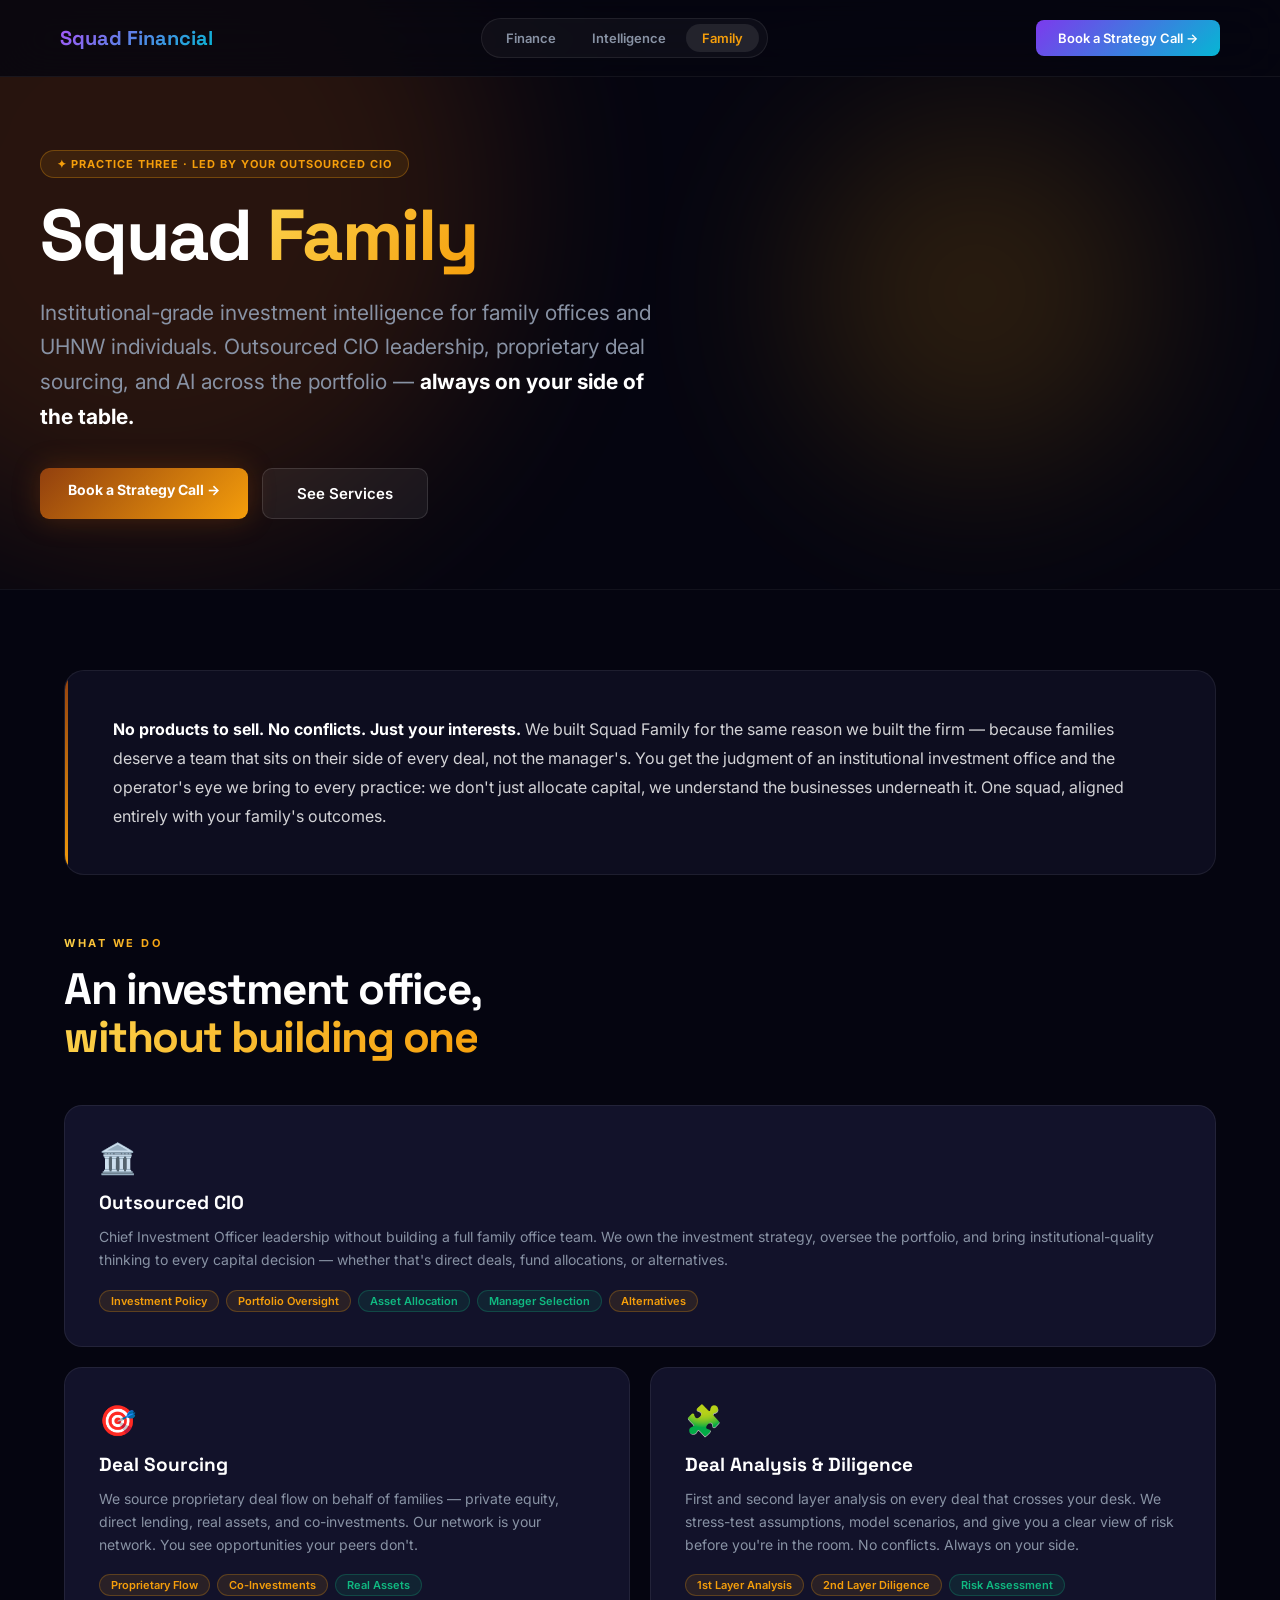
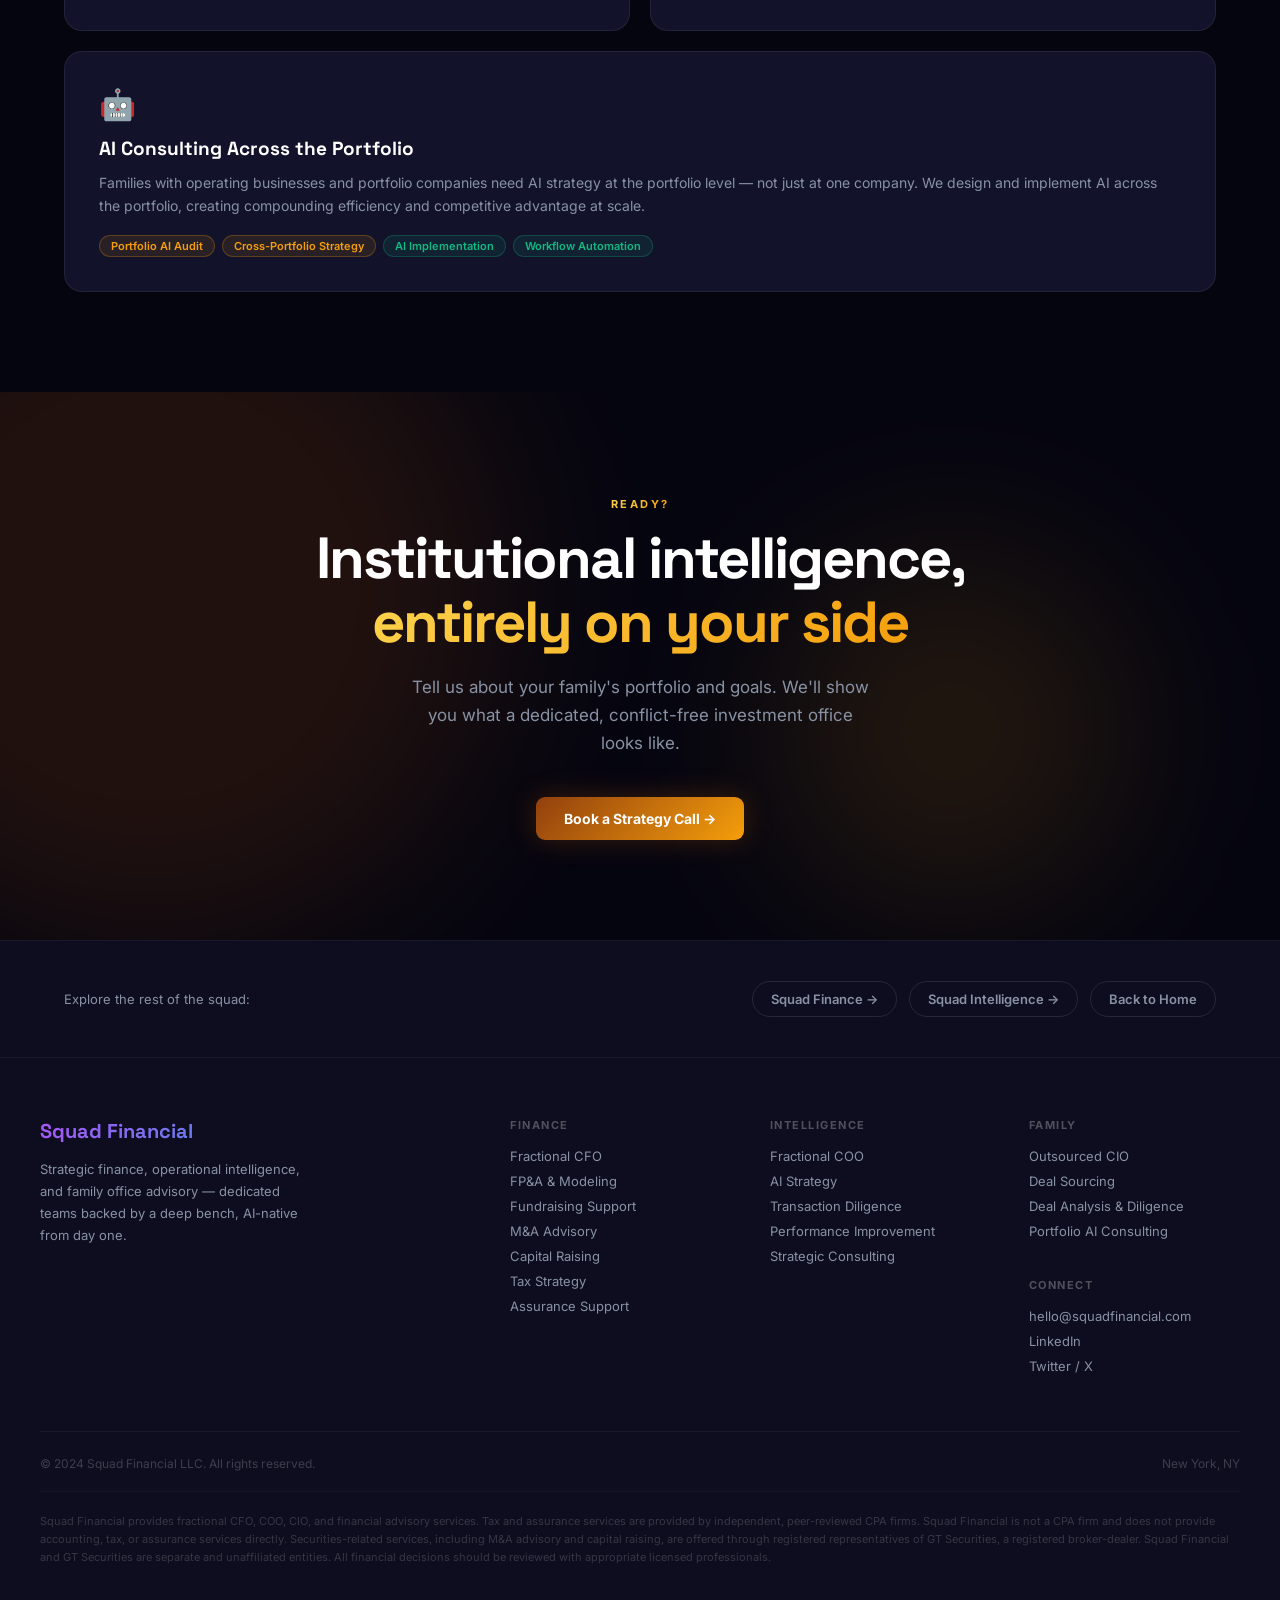
==== family.html @ 2c8c8bd5 "Add files via upload" ====
<!DOCTYPE html>
<html lang="en">
<head>
  <meta charset="UTF-8" />
  <meta name="viewport" content="width=device-width, initial-scale=1.0" />
  <title>Squad Family — Outsourced CIO & Family Office Advisory | Squad Financial</title>
  <link rel="preconnect" href="https://fonts.googleapis.com" />
  <link rel="preconnect" href="https://fonts.gstatic.com" crossorigin />
  <link href="https://fonts.googleapis.com/css2?family=Inter:wght@400;500;600;700;800;900&family=Space+Grotesk:wght@400;500;600;700&display=swap" rel="stylesheet" />
  <link rel="stylesheet" href="styles.css" />
</head>
<body>

  <nav>
    <a href="index.html" class="nav-logo">Squad Financial</a>
    <div class="nav-practices">
      <a href="finance.html" class="nav-practice fin">Finance</a>
      <a href="intelligence.html" class="nav-practice intel">Intelligence</a>
      <a href="family.html" class="nav-practice fam active">Family</a>
    </div>
    <a href="mailto:hello@squadfinancial.com" class="nav-cta">Book a Strategy Call →</a>
  </nav>

  <!-- HERO -->
  <section class="page-hero div-section-fam">
    <div class="orb orb-1" style="background:#B45309;opacity:0.20;"></div>
    <div class="orb orb-3" style="background:#F59E0B;opacity:0.16;top:20%;right:10%;"></div>
    <div class="page-hero-inner">
      <div class="division-pill pill-fam">✦ Practice Three · Led by your Outsourced CIO</div>
      <h1>Squad <span class="grad-text-fam">Family</span></h1>
      <p class="page-hero-sub">Institutional-grade investment intelligence for family offices and UHNW individuals. Outsourced CIO leadership, proprietary deal sourcing, and AI across the portfolio — <strong>always on your side of the table.</strong></p>
      <div class="page-hero-actions">
        <a href="mailto:hello@squadfinancial.com" class="btn-fam">Book a Strategy Call →</a>
        <a href="#services" class="btn-ghost">See Services</a>
      </div>
    </div>
  </section>

  <!-- STORY TIE-IN -->
  <section class="div-section-fam">
    <div class="section-inner" style="padding-top:72px;padding-bottom:0;">
      <div class="practice-story fam reveal">
        <p><strong>No products to sell. No conflicts. Just your interests.</strong> We built Squad Family for the same reason we built the firm — because families deserve a team that sits on their side of every deal, not the manager's. You get the judgment of an institutional investment office and the operator's eye we bring to every practice: we don't just allocate capital, we understand the businesses underneath it. One squad, aligned entirely with your family's outcomes.</p>
      </div>
    </div>
  </section>

  <!-- SERVICES -->
  <section id="services" class="div-section-fam">
    <div class="section-inner" style="padding-top:56px;">
      <div class="reveal" style="margin-bottom:44px;">
        <span class="section-label fam">What We Do</span>
        <h2 class="section-title" style="font-size:clamp(28px,3.5vw,44px);">An investment office,<br/><span class="grad-text-fam">without building one</span></h2>
      </div>
      <div class="services-grid">
        <div class="service-card fam-card wide reveal">
          <span class="service-icon">🏛️</span>
          <h3>Outsourced CIO</h3>
          <p>Chief Investment Officer leadership without building a full family office team. We own the investment strategy, oversee the portfolio, and bring institutional-quality thinking to every capital decision — whether that's direct deals, fund allocations, or alternatives.</p>
          <div class="service-tags"><span class="tag tag-fam">Investment Policy</span><span class="tag tag-fam">Portfolio Oversight</span><span class="tag tag-g">Asset Allocation</span><span class="tag tag-g">Manager Selection</span><span class="tag tag-fam">Alternatives</span></div>
        </div>
        <div class="service-card fam-card reveal">
          <span class="service-icon">🎯</span>
          <h3>Deal Sourcing</h3>
          <p>We source proprietary deal flow on behalf of families — private equity, direct lending, real assets, and co-investments. Our network is your network. You see opportunities your peers don't.</p>
          <div class="service-tags"><span class="tag tag-fam">Proprietary Flow</span><span class="tag tag-fam">Co-Investments</span><span class="tag tag-g">Real Assets</span></div>
        </div>
        <div class="service-card fam-card reveal">
          <span class="service-icon">🧩</span>
          <h3>Deal Analysis & Diligence</h3>
          <p>First and second layer analysis on every deal that crosses your desk. We stress-test assumptions, model scenarios, and give you a clear view of risk before you're in the room. No conflicts. Always on your side.</p>
          <div class="service-tags"><span class="tag tag-fam">1st Layer Analysis</span><span class="tag tag-fam">2nd Layer Diligence</span><span class="tag tag-g">Risk Assessment</span></div>
        </div>
        <div class="service-card fam-card wide reveal">
          <span class="service-icon">🤖</span>
          <h3>AI Consulting Across the Portfolio</h3>
          <p>Families with operating businesses and portfolio companies need AI strategy at the portfolio level — not just at one company. We design and implement AI across the portfolio, creating compounding efficiency and competitive advantage at scale.</p>
          <div class="service-tags"><span class="tag tag-fam">Portfolio AI Audit</span><span class="tag tag-fam">Cross-Portfolio Strategy</span><span class="tag tag-g">AI Implementation</span><span class="tag tag-g">Workflow Automation</span></div>
        </div>
      </div>
    </div>
  </section>

  <!-- CTA -->
  <section class="cta-section div-section-fam">
    <div class="orb orb-1" style="background:#B45309;opacity:0.16;"></div>
    <div class="orb orb-3" style="background:#F59E0B;opacity:0.12;top:30%;right:12%;"></div>
    <div class="section-inner cta-inner">
      <span class="section-label fam">Ready?</span>
      <h2>Institutional intelligence,<br/><span class="grad-text-fam">entirely on your side</span></h2>
      <p>Tell us about your family's portfolio and goals. We'll show you what a dedicated, conflict-free investment office looks like.</p>
      <a href="mailto:hello@squadfinancial.com" class="btn-fam">Book a Strategy Call →</a>
    </div>
  </section>

  <!-- PRACTICE NAV -->
  <div class="practice-foot-nav">
    <div class="practice-foot-nav-inner">
      <span style="color:var(--gray);font-size:13px;">Explore the rest of the squad:</span>
      <div class="other-practices">
        <a href="finance.html" class="other-practice-link">Squad Finance →</a>
        <a href="intelligence.html" class="other-practice-link">Squad Intelligence →</a>
        <a href="index.html" class="other-practice-link">Back to Home</a>
      </div>
    </div>
  </div>

  <!-- FOOTER -->
  <footer>
    <div class="footer-inner">
      <div class="footer-top">
        <div class="footer-brand">
          <h3>Squad Financial</h3>
          <p>Strategic finance, operational intelligence, and family office advisory — dedicated teams backed by a deep bench, AI-native from day one.</p>
        </div>
        <div class="footer-col">
          <h4>Finance</h4>
          <a href="finance.html">Fractional CFO</a><a href="finance.html">FP&A & Modeling</a><a href="finance.html">Fundraising Support</a><a href="finance.html">M&A Advisory</a><a href="finance.html">Capital Raising</a><a href="finance.html">Tax Strategy</a><a href="finance.html">Assurance Support</a>
        </div>
        <div class="footer-col">
          <h4>Intelligence</h4>
          <a href="intelligence.html">Fractional COO</a><a href="intelligence.html">AI Strategy</a><a href="intelligence.html">Transaction Diligence</a><a href="intelligence.html">Performance Improvement</a><a href="intelligence.html">Strategic Consulting</a>
        </div>
        <div class="footer-col">
          <h4>Family</h4>
          <a href="family.html">Outsourced CIO</a><a href="family.html">Deal Sourcing</a><a href="family.html">Deal Analysis & Diligence</a><a href="family.html">Portfolio AI Consulting</a>
          <br/>
          <h4 style="margin-top:10px;">Connect</h4>
          <a href="mailto:hello@squadfinancial.com">hello@squadfinancial.com</a>
          <span>LinkedIn</span><span>Twitter / X</span>
        </div>
      </div>
      <div class="footer-bottom">
        <p>© 2024 Squad Financial LLC. All rights reserved.</p>
        <p>New York, NY</p>
      </div>
      <p class="footer-disclaimer">Squad Financial provides fractional CFO, COO, CIO, and financial advisory services. Tax and assurance services are provided by independent, peer-reviewed CPA firms. Squad Financial is not a CPA firm and does not provide accounting, tax, or assurance services directly. Securities-related services, including M&A advisory and capital raising, are offered through registered representatives of GT Securities, a registered broker-dealer. Squad Financial and GT Securities are separate and unaffiliated entities. All financial decisions should be reviewed with appropriate licensed professionals.</p>
    </div>
  </footer>

  <script>
    const observer = new IntersectionObserver((entries) => {
      entries.forEach(el => { if (el.isIntersecting) el.target.classList.add('visible'); });
    }, { threshold: 0.07, rootMargin: '0px 0px -30px 0px' });
    document.querySelectorAll('.reveal').forEach((el, i) => {
      el.style.transitionDelay = `${(i % 4) * 0.08}s`;
      observer.observe(el);
    });
  </script>
</body>
</html>
---- styles.css ----
*, *::before, *::after { box-sizing: border-box; margin: 0; padding: 0; }
    :root {
      --f-primary:#7C3AED;--f-light:#A855F7;--f-accent:#06B6D4;
      --f-grad:linear-gradient(135deg,#7C3AED 0%,#06B6D4 100%);
      --f-grad-text:linear-gradient(135deg,#A855F7 0%,#06B6D4 100%);
      --i-primary:#2563EB;--i-light:#60A5FA;--i-accent:#0EA5E9;
      --i-grad:linear-gradient(135deg,#2563EB 0%,#0EA5E9 100%);
      --i-grad-text:linear-gradient(135deg,#60A5FA 0%,#0EA5E9 100%);
      --fam-primary:#B45309;--fam-light:#F59E0B;--fam-accent:#D97706;
      --fam-grad:linear-gradient(135deg,#92400E 0%,#F59E0B 100%);
      --fam-grad-text:linear-gradient(135deg,#FCD34D 0%,#F59E0B 100%);
      --dark:#050510;--dark-2:#0D0D1F;--dark-3:#12122A;
      --gray:#8892A4;--white:#FFFFFF;--green:#10B981;--amber:#F59E0B;
    }
    html{scroll-behavior:smooth;}
    body{font-family:'Inter',sans-serif;background:var(--dark);color:var(--white);overflow-x:hidden;}
    body::before{content:'';position:fixed;inset:0;background-image:url("data:image/svg+xml,%3Csvg viewBox='0 0 256 256' xmlns='http://www.w3.org/2000/svg'%3E%3Cfilter id='noise'%3E%3CfeTurbulence type='fractalNoise' baseFrequency='0.9' numOctaves='4' stitchTiles='stitch'/%3E%3C/filter%3E%3Crect width='100%25' height='100%25' filter='url(%23noise)' opacity='0.025'/%3E%3C/svg%3E");pointer-events:none;z-index:0;}

    nav{position:fixed;top:0;left:0;right:0;z-index:100;display:flex;align-items:center;justify-content:space-between;padding:18px 60px;background:rgba(5,5,16,0.8);backdrop-filter:blur(24px);border-bottom:1px solid rgba(255,255,255,0.06);}
    .nav-logo{font-family:'Space Grotesk',sans-serif;font-size:20px;font-weight:700;background:var(--f-grad-text);-webkit-background-clip:text;-webkit-text-fill-color:transparent;background-clip:text;}
    .nav-practices{display:flex;gap:4px;align-items:center;background:rgba(255,255,255,0.04);border:1px solid rgba(255,255,255,0.08);border-radius:100px;padding:5px 8px;}
    .nav-practice{padding:6px 16px;border-radius:100px;font-size:13px;font-weight:600;text-decoration:none;color:var(--gray);transition:all 0.2s;}
    .nav-practice:hover{color:var(--white);background:rgba(255,255,255,0.07);}
    .nav-practice.fin:hover{color:var(--f-light);}
    .nav-practice.intel:hover{color:var(--i-light);}
    .nav-practice.fam:hover{color:var(--fam-light);}
    .nav-cta{background:var(--f-grad);color:white;border:none;padding:10px 22px;border-radius:8px;font-size:13px;font-weight:600;cursor:pointer;text-decoration:none;transition:opacity 0.2s,transform 0.2s;}
    .nav-cta:hover{opacity:0.85;transform:translateY(-1px);}

    .hero{position:relative;min-height:100vh;display:flex;align-items:center;justify-content:center;text-align:center;padding:120px 24px 80px;overflow:hidden;}
    .orb{position:absolute;border-radius:50%;filter:blur(90px);opacity:0.28;pointer-events:none;}
    .orb-1{width:700px;height:700px;background:#7C3AED;top:-150px;left:-200px;}
    .orb-2{width:500px;height:500px;background:#06B6D4;bottom:-100px;right:-100px;}
    .orb-3{width:350px;height:350px;background:#F59E0B;top:35%;right:8%;opacity:0.1;}
    .hero-content{position:relative;z-index:1;max-width:920px;}
    .hero-badge{display:inline-flex;align-items:center;gap:8px;background:rgba(255,255,255,0.05);border:1px solid rgba(255,255,255,0.1);border-radius:100px;padding:6px 18px;font-size:13px;font-weight:600;color:rgba(255,255,255,0.55);margin-bottom:32px;letter-spacing:0.5px;}
    h1{font-family:'Space Grotesk',sans-serif;font-size:clamp(46px,7.5vw,88px);font-weight:700;line-height:1.05;letter-spacing:-2.5px;margin-bottom:28px;}
    .grad-text-f{background:var(--f-grad-text);-webkit-background-clip:text;-webkit-text-fill-color:transparent;background-clip:text;}
    .grad-text-i{background:var(--i-grad-text);-webkit-background-clip:text;-webkit-text-fill-color:transparent;background-clip:text;}
    .grad-text-fam{background:var(--fam-grad-text);-webkit-background-clip:text;-webkit-text-fill-color:transparent;background-clip:text;}
    .hero-sub{font-size:clamp(17px,2.2vw,20px);color:var(--gray);line-height:1.7;max-width:640px;margin:0 auto 48px;}
    .hero-sub strong{color:var(--white);}
    .hero-actions{display:flex;gap:14px;justify-content:center;flex-wrap:wrap;}
    .btn-primary{background:var(--f-grad);color:white;border:none;padding:15px 34px;border-radius:10px;font-size:15px;font-weight:700;cursor:pointer;text-decoration:none;box-shadow:0 0 40px rgba(124,58,237,0.4);transition:opacity 0.2s,transform 0.2s,box-shadow 0.2s;display:inline-block;}
    .btn-primary:hover{opacity:0.9;transform:translateY(-2px);box-shadow:0 8px 50px rgba(124,58,237,0.55);}
    .btn-ghost{background:rgba(255,255,255,0.06);color:white;border:1px solid rgba(255,255,255,0.12);padding:15px 34px;border-radius:10px;font-size:15px;font-weight:600;cursor:pointer;text-decoration:none;transition:background 0.2s,transform 0.2s;display:inline-block;}
    .btn-ghost:hover{background:rgba(255,255,255,0.1);transform:translateY(-2px);}

    .divisions-bar{position:relative;z-index:1;background:var(--dark-2);border-top:1px solid rgba(255,255,255,0.05);border-bottom:1px solid rgba(255,255,255,0.05);}
    .divisions-grid{max-width:1200px;margin:0 auto;display:grid;grid-template-columns:repeat(3,1fr);}
    .division-entry{padding:44px 44px;border-right:1px solid rgba(255,255,255,0.05);text-decoration:none;color:inherit;transition:background 0.3s;display:block;position:relative;overflow:hidden;}
    .division-entry:last-child{border-right:none;}
    .division-entry::before{content:'';position:absolute;top:0;left:0;right:0;height:3px;opacity:0;transition:opacity 0.3s;}
    .division-entry.fin::before{background:var(--f-grad);}
    .division-entry.intel::before{background:var(--i-grad);}
    .division-entry.fam::before{background:var(--fam-grad);}
    .division-entry:hover::before{opacity:1;}
    .division-entry:hover{background:rgba(255,255,255,0.02);}
    .division-tag{font-size:11px;font-weight:700;letter-spacing:2px;text-transform:uppercase;margin-bottom:12px;display:block;}
    .division-entry.fin .division-tag{color:var(--f-light);}
    .division-entry.intel .division-tag{color:var(--i-light);}
    .division-entry.fam .division-tag{color:var(--fam-light);}
    .division-name{font-family:'Space Grotesk',sans-serif;font-size:25px;font-weight:700;margin-bottom:8px;}
    .division-lead{font-size:13px;font-weight:700;letter-spacing:0.3px;margin-bottom:12px;}
    .division-entry.fin .division-lead{color:var(--f-accent);}
    .division-entry.intel .division-lead{color:var(--i-accent);}
    .division-entry.fam .division-lead{color:var(--fam-light);}
    .division-desc{color:var(--gray);font-size:14px;line-height:1.65;}
    .division-arrow{display:inline-block;margin-top:20px;font-size:13px;font-weight:700;}
    .division-entry.fin .division-arrow{color:var(--f-light);}
    .division-entry.intel .division-arrow{color:var(--i-light);}
    .division-entry.fam .division-arrow{color:var(--fam-light);}

    section{position:relative;z-index:1;}
    .section-inner{max-width:1200px;margin:0 auto;padding:100px 24px;}
    .section-label{display:inline-block;font-size:11px;font-weight:700;letter-spacing:2.5px;text-transform:uppercase;margin-bottom:16px;}
    .section-label.fin{background:var(--f-grad-text);-webkit-background-clip:text;-webkit-text-fill-color:transparent;background-clip:text;}
    .section-label.intel{background:var(--i-grad-text);-webkit-background-clip:text;-webkit-text-fill-color:transparent;background-clip:text;}
    .section-label.fam{background:var(--fam-grad-text);-webkit-background-clip:text;-webkit-text-fill-color:transparent;background-clip:text;}
    .section-label.neutral{color:var(--gray);}
    .section-title{font-family:'Space Grotesk',sans-serif;font-size:clamp(30px,4vw,52px);font-weight:700;letter-spacing:-1.5px;line-height:1.08;margin-bottom:20px;}
    .section-sub{color:var(--gray);font-size:17px;line-height:1.65;max-width:580px;}

    .why-grid{display:grid;grid-template-columns:1fr 1fr;gap:20px;margin-top:52px;}
    .why-card{background:var(--dark-2);border:1px solid rgba(255,255,255,0.07);border-radius:16px;padding:34px;transition:border-color 0.3s,transform 0.3s;}
    .why-card:hover{border-color:rgba(124,58,237,0.35);transform:translateY(-3px);}
    .why-icon{font-size:28px;margin-bottom:16px;display:block;}
    .why-card h3{font-family:'Space Grotesk',sans-serif;font-size:18px;font-weight:700;margin-bottom:10px;}
    .why-card p{color:var(--gray);line-height:1.65;font-size:14px;}
    .bench-highlight{background:linear-gradient(135deg,rgba(124,58,237,0.08),rgba(6,182,212,0.05));border:1px solid rgba(124,58,237,0.18);border-radius:16px;padding:36px;display:flex;gap:32px;align-items:center;margin-top:20px;}
    .bench-stat{text-align:center;flex-shrink:0;}
    .bench-stat-num{font-family:'Space Grotesk',sans-serif;font-size:38px;font-weight:700;background:var(--f-grad-text);-webkit-background-clip:text;-webkit-text-fill-color:transparent;background-clip:text;}
    .bench-stat-label{color:var(--gray);font-size:11px;font-weight:600;margin-top:4px;}
    .bench-divider{width:1px;background:rgba(255,255,255,0.08);align-self:stretch;flex-shrink:0;}
    .bench-text h3{font-family:'Space Grotesk',sans-serif;font-size:19px;font-weight:700;margin-bottom:8px;}
    .bench-text p{color:var(--gray);font-size:14px;line-height:1.65;}

    .journey-bar{display:flex;align-items:flex-start;margin:48px 0 0;gap:0;}
    .journey-stage{flex:1;text-align:center;}
    .journey-dot{width:14px;height:14px;border-radius:50%;background:var(--f-grad);margin:0 auto 12px;opacity:0.4;transition:opacity 0.3s,transform 0.3s;}
    .journey-stage:hover .journey-dot{opacity:1;transform:scale(1.4);}
    .journey-dot.est{background:linear-gradient(135deg,#F59E0B,#10B981);}
    .journey-line{flex:0 0 18px;height:1px;background:linear-gradient(90deg,rgba(124,58,237,0.35),rgba(6,182,212,0.35));margin-top:7px;align-self:flex-start;}
    .journey-stage-label{font-family:'Space Grotesk',sans-serif;font-size:12px;font-weight:700;color:var(--white);margin-bottom:5px;}
    .journey-stage-sub{font-size:11px;color:var(--gray);line-height:1.5;padding:0 4px;}

    .division-section{position:relative;overflow:hidden;}
    .division-section::before{content:'';position:absolute;top:0;left:0;right:0;height:1px;}
    .div-section-fin{background:var(--dark);}
    .div-section-fin::before{background:linear-gradient(90deg,transparent,rgba(124,58,237,0.4) 30%,rgba(6,182,212,0.4) 70%,transparent);}
    .div-section-intel{background:var(--dark-2);}
    .div-section-intel::before{background:linear-gradient(90deg,transparent,rgba(37,99,235,0.4) 30%,rgba(14,165,233,0.4) 70%,transparent);}
    .div-section-fam{background:var(--dark);}
    .div-section-fam::before{background:linear-gradient(90deg,transparent,rgba(180,83,9,0.35) 30%,rgba(245,158,11,0.35) 70%,transparent);}

    .division-header{display:flex;align-items:flex-start;justify-content:space-between;gap:40px;margin-bottom:56px;flex-wrap:wrap;}
    .division-header-left{max-width:600px;}
    .division-pill{display:inline-flex;align-items:center;gap:8px;border-radius:100px;padding:6px 16px;font-size:11px;font-weight:700;letter-spacing:1px;text-transform:uppercase;margin-bottom:18px;}
    .pill-fin{background:rgba(124,58,237,0.12);border:1px solid rgba(124,58,237,0.3);color:var(--f-light);}
    .pill-intel{background:rgba(37,99,235,0.12);border:1px solid rgba(37,99,235,0.3);color:var(--i-light);}
    .pill-fam{background:rgba(245,158,11,0.1);border:1px solid rgba(245,158,11,0.3);color:var(--fam-light);}
    .division-cta-inline{flex-shrink:0;align-self:center;}
    .btn-fin{background:var(--f-grad);color:white;border:none;padding:13px 28px;border-radius:9px;font-size:14px;font-weight:700;cursor:pointer;text-decoration:none;display:inline-block;transition:opacity 0.2s,transform 0.2s;box-shadow:0 0 28px rgba(124,58,237,0.3);}
    .btn-fin:hover{opacity:0.88;transform:translateY(-2px);}
    .btn-intel{background:var(--i-grad);color:white;border:none;padding:13px 28px;border-radius:9px;font-size:14px;font-weight:700;cursor:pointer;text-decoration:none;display:inline-block;transition:opacity 0.2s,transform 0.2s;box-shadow:0 0 28px rgba(37,99,235,0.3);}
    .btn-intel:hover{opacity:0.88;transform:translateY(-2px);}
    .btn-fam{background:var(--fam-grad);color:white;border:none;padding:13px 28px;border-radius:9px;font-size:14px;font-weight:700;cursor:pointer;text-decoration:none;display:inline-block;transition:opacity 0.2s,transform 0.2s;box-shadow:0 0 28px rgba(180,83,9,0.3);}
    .btn-fam:hover{opacity:0.88;transform:translateY(-2px);}

    .services-grid{display:grid;grid-template-columns:repeat(2,1fr);gap:20px;}
    .service-card{background:var(--dark-3);border:1px solid rgba(255,255,255,0.07);border-radius:18px;padding:34px;position:relative;overflow:hidden;transition:border-color 0.3s,transform 0.3s;}
    .service-card:hover{transform:translateY(-3px);}
    .service-card::before{content:'';position:absolute;top:0;left:0;right:0;height:2px;opacity:0;transition:opacity 0.3s;}
    .service-card.fin-card::before{background:var(--f-grad);}
    .service-card.fin-card:hover{border-color:rgba(124,58,237,0.35);}
    .service-card.fin-card:hover::before{opacity:1;}
    .service-card.intel-card::before{background:var(--i-grad);}
    .service-card.intel-card:hover{border-color:rgba(37,99,235,0.35);}
    .service-card.intel-card:hover::before{opacity:1;}
    .service-card.fam-card::before{background:var(--fam-grad);}
    .service-card.fam-card:hover{border-color:rgba(245,158,11,0.35);}
    .service-card.fam-card:hover::before{opacity:1;}
    .service-card.wide{grid-column:span 2;}
    .service-icon{font-size:30px;margin-bottom:14px;display:block;}
    .service-card h3{font-family:'Space Grotesk',sans-serif;font-size:19px;font-weight:700;margin-bottom:10px;}
    .service-card p{color:var(--gray);line-height:1.65;font-size:14px;margin-bottom:18px;}
    .service-tags{display:flex;gap:7px;flex-wrap:wrap;}
    .tag{padding:3px 11px;border-radius:100px;font-size:11px;font-weight:600;}
    .tag-f{background:rgba(124,58,237,0.12);border:1px solid rgba(124,58,237,0.25);color:var(--f-light);}
    .tag-fc{background:rgba(6,182,212,0.1);border:1px solid rgba(6,182,212,0.25);color:var(--f-accent);}
    .tag-i{background:rgba(37,99,235,0.12);border:1px solid rgba(37,99,235,0.25);color:var(--i-light);}
    .tag-ic{background:rgba(14,165,233,0.1);border:1px solid rgba(14,165,233,0.25);color:var(--i-accent);}
    .tag-fam{background:rgba(245,158,11,0.1);border:1px solid rgba(245,158,11,0.25);color:var(--fam-light);}
    .tag-g{background:rgba(16,185,129,0.1);border:1px solid rgba(16,185,129,0.25);color:var(--green);}
    .gt-disclosure{grid-column:span 2;background:rgba(124,58,237,0.05);border:1px solid rgba(124,58,237,0.15);border-radius:12px;padding:16px 22px;font-size:12px;color:var(--gray);line-height:1.65;}

    .cost-compare{display:grid;grid-template-columns:1fr auto 1fr;margin-top:56px;margin-bottom:48px;border-radius:20px;overflow:hidden;border:1px solid rgba(255,255,255,0.08);}
    .cost-col{padding:36px 40px;}
    .cost-col-bad{background:rgba(255,255,255,0.03);border-right:1px solid rgba(255,255,255,0.06);}
    .cost-col-good{background:linear-gradient(160deg,rgba(124,58,237,0.1) 0%,rgba(6,182,212,0.06) 100%);}
    .cost-col-label{font-family:'Space Grotesk',sans-serif;font-size:15px;font-weight:700;margin-bottom:24px;padding-bottom:16px;border-bottom:1px solid rgba(255,255,255,0.07);}
    .cost-col-bad .cost-col-label{color:rgba(255,255,255,0.4);}
    .cost-rows{display:flex;flex-direction:column;}
    .cost-row{display:flex;justify-content:space-between;align-items:center;padding:11px 0;border-bottom:1px solid rgba(255,255,255,0.05);font-size:14px;gap:16px;}
    .cost-row span:first-child{color:var(--gray);}
    .cost-bad{color:#F87171;font-weight:600;text-align:right;}
    .cost-good{color:var(--green);font-weight:600;text-align:right;}
    .cost-total-bad,.cost-total-good{border-bottom:none;margin-top:8px;padding-top:16px;border-top:1px solid rgba(255,255,255,0.1);font-weight:700;font-size:15px;}
    .cost-total-bad span:first-child,.cost-total-good span:first-child{color:var(--white);}
    .cost-total-bad span:last-child{color:#F87171;font-size:16px;}
    .cost-total-good span:last-child{color:var(--green);font-size:16px;}
    .cost-vs{background:var(--dark-3);display:flex;align-items:center;justify-content:center;padding:0 18px;font-family:'Space Grotesk',sans-serif;font-size:13px;font-weight:700;color:var(--gray);letter-spacing:2px;border-left:1px solid rgba(255,255,255,0.06);border-right:1px solid rgba(255,255,255,0.06);writing-mode:vertical-rl;}

    .partners-section{background:var(--dark-2);border-top:1px solid rgba(255,255,255,0.05);}
    .partner-inner{display:grid;grid-template-columns:1fr 1fr;gap:80px;align-items:center;}
    .partner-text h2{font-family:'Space Grotesk',sans-serif;font-size:clamp(24px,3vw,38px);font-weight:700;letter-spacing:-1px;line-height:1.15;margin-bottom:16px;}
    .partner-text p{color:var(--gray);line-height:1.7;font-size:15px;}
    .partner-card{background:var(--dark-3);border:1px solid rgba(245,158,11,0.2);border-radius:18px;padding:40px;}
    .partner-logo-area{display:flex;align-items:center;gap:14px;margin-bottom:24px;}
    .partner-logo-icon{width:50px;height:50px;border-radius:12px;background:linear-gradient(135deg,#F59E0B,#D97706);display:flex;align-items:center;justify-content:center;font-size:22px;}
    .partner-logo-text h4{font-family:'Space Grotesk',sans-serif;font-size:16px;font-weight:700;}
    .partner-logo-text span{font-size:12px;color:var(--amber);font-weight:600;}
    .partner-features{list-style:none;}
    .partner-features li{display:flex;align-items:flex-start;gap:10px;padding:10px 0;border-bottom:1px solid rgba(255,255,255,0.05);color:var(--gray);font-size:14px;line-height:1.5;}
    .partner-features li:last-child{border-bottom:none;}
    .partner-features li::before{content:'✓';color:var(--amber);font-weight:700;flex-shrink:0;margin-top:1px;}

    .steps{display:grid;grid-template-columns:repeat(4,1fr);gap:24px;margin-top:52px;position:relative;}
    .steps::before{content:'';position:absolute;top:26px;left:52px;right:52px;height:1px;background:linear-gradient(90deg,transparent,rgba(124,58,237,0.4) 20%,rgba(6,182,212,0.4) 80%,transparent);}
    .step{text-align:center;}
    .step-num{width:52px;height:52px;border-radius:50%;background:var(--f-grad);display:flex;align-items:center;justify-content:center;font-family:'Space Grotesk',sans-serif;font-size:19px;font-weight:700;margin:0 auto 18px;position:relative;z-index:1;}
    .step h3{font-family:'Space Grotesk',sans-serif;font-size:16px;font-weight:700;margin-bottom:8px;}
    .step p{color:var(--gray);font-size:13px;line-height:1.6;}

    .testimonials-duo{display:grid;grid-template-columns:1fr 1fr;gap:22px;margin-top:52px;}
    .featured-testimonial{background:linear-gradient(160deg,rgba(124,58,237,0.08) 0%,rgba(6,182,212,0.05) 100%);border:1px solid rgba(124,58,237,0.2);border-radius:20px;padding:44px 44px;position:relative;}
    .featured-quote-mark{font-family:'Space Grotesk',sans-serif;font-size:96px;line-height:0.6;color:rgba(124,58,237,0.15);position:absolute;top:32px;left:36px;pointer-events:none;}
    .featured-quote-text{font-size:15px;line-height:1.78;color:rgba(255,255,255,0.84);font-style:italic;margin-bottom:28px;position:relative;z-index:1;}
    .featured-testimonial-author{display:flex;align-items:center;gap:14px;border-top:1px solid rgba(255,255,255,0.07);padding-top:22px;}
    .testimonial-avatar{width:44px;height:44px;border-radius:50%;background:var(--f-grad);display:flex;align-items:center;justify-content:center;font-weight:700;font-size:16px;flex-shrink:0;}
    .testimonial-name{font-weight:700;font-size:14px;}
    .testimonial-role{color:var(--gray);font-size:12px;margin-top:2px;}

    .cta-section{background:var(--dark);position:relative;overflow:hidden;}
    .cta-inner{text-align:center;position:relative;z-index:1;}
    .cta-inner h2{font-family:'Space Grotesk',sans-serif;font-size:clamp(32px,5vw,58px);font-weight:700;letter-spacing:-2px;line-height:1.1;margin-bottom:18px;}
    .cta-inner p{color:var(--gray);font-size:17px;max-width:460px;margin:0 auto 40px;line-height:1.65;}

    footer{background:var(--dark-2);border-top:1px solid rgba(255,255,255,0.05);padding:60px 24px 40px;}
    .footer-inner{max-width:1200px;margin:0 auto;}
    .footer-top{display:grid;grid-template-columns:2fr 1fr 1fr 1fr;gap:48px;margin-bottom:48px;}
    .footer-brand h3{font-family:'Space Grotesk',sans-serif;font-size:20px;font-weight:700;background:var(--f-grad-text);-webkit-background-clip:text;-webkit-text-fill-color:transparent;background-clip:text;margin-bottom:14px;}
    .footer-brand p{color:var(--gray);font-size:13px;line-height:1.7;max-width:280px;}
    .footer-col h4{font-size:11px;font-weight:700;letter-spacing:1.5px;text-transform:uppercase;color:rgba(255,255,255,0.28);margin-bottom:16px;}
    .footer-col a,.footer-col span{display:block;color:var(--gray);text-decoration:none;font-size:13px;margin-bottom:9px;}
    .footer-col a{transition:color 0.2s;cursor:pointer;}
    .footer-col a:hover{color:var(--white);}
    .footer-col span{cursor:default;}
    .footer-bottom{border-top:1px solid rgba(255,255,255,0.05);padding-top:24px;display:flex;align-items:center;justify-content:space-between;flex-wrap:wrap;gap:12px;}
    .footer-bottom p{color:rgba(255,255,255,0.2);font-size:12px;}
    .footer-disclaimer{color:rgba(255,255,255,0.17);font-size:11px;line-height:1.65;margin-top:20px;padding-top:20px;border-top:1px solid rgba(255,255,255,0.04);}

    .reveal{opacity:0;transform:translateY(26px);transition:opacity 0.7s ease,transform 0.7s ease;}
    .reveal.visible{opacity:1;transform:translateY(0);}
    @keyframes float{0%,100%{transform:translateY(0)}50%{transform:translateY(-10px)}}
    .floating{animation:float 6s ease-in-out infinite;}

    @media(max-width:960px){
      nav{padding:16px 24px;}
      .nav-practices{display:none;}
      .divisions-grid,.why-grid,.services-grid,.partner-inner,.footer-top{grid-template-columns:1fr;}
      .service-card.wide,.gt-disclosure{grid-column:span 1;}
      .steps{grid-template-columns:repeat(2,1fr);}
      .steps::before{display:none;}
      .cost-compare{grid-template-columns:1fr;}
      .cost-vs{writing-mode:horizontal-tb;padding:14px;border:none;border-top:1px solid rgba(255,255,255,0.06);border-bottom:1px solid rgba(255,255,255,0.06);}
      .cost-col-bad{border-right:none;}
      .bench-highlight{flex-direction:column;}
      .bench-divider{width:100%;height:1px;}
      .testimonials-duo{grid-template-columns:1fr;}
    }
    @media(max-width:600px){
      .steps{grid-template-columns:1fr;}
      .journey-bar{flex-direction:column;gap:20px;}
      .journey-line{width:1px;height:16px;flex:0 0 16px;margin:0 auto;}
      .journey-stage{text-align:left;display:flex;align-items:flex-start;gap:14px;}
      .journey-dot{flex-shrink:0;margin:2px 0 0;}
    }

    /* ===== MULTI-PAGE ADDITIONS ===== */
    .nav-logo{cursor:pointer;text-decoration:none;}
    .nav-practice.active{color:var(--white);background:rgba(255,255,255,0.09);}
    .nav-practice.fin.active{color:var(--f-light);}
    .nav-practice.intel.active{color:var(--i-light);}
    .nav-practice.fam.active{color:var(--fam-light);}

    /* Standalone practice-page hero (shorter than home hero) */
    .page-hero{position:relative;padding:150px 24px 70px;overflow:hidden;border-bottom:1px solid rgba(255,255,255,0.05);}
    .page-hero-inner{max-width:1200px;margin:0 auto;position:relative;z-index:1;}
    .page-hero .division-pill{margin-bottom:20px;}
    .page-hero h1{font-size:clamp(40px,6vw,72px);letter-spacing:-2px;margin-bottom:22px;}
    .page-hero-sub{font-size:clamp(17px,2.1vw,21px);color:var(--gray);line-height:1.65;max-width:620px;margin-bottom:34px;}
    .page-hero-sub strong{color:var(--white);}
    .page-hero-actions{display:flex;gap:14px;flex-wrap:wrap;}

    /* Story thread */
    .story-section{position:relative;overflow:hidden;}
    .story-inner{max-width:900px;margin:0 auto;padding:100px 24px;position:relative;z-index:1;}
    .story-lead{font-family:'Space Grotesk',sans-serif;font-size:clamp(24px,3.2vw,40px);font-weight:700;line-height:1.28;letter-spacing:-1px;margin:18px 0 28px;}
    .story-lead em{font-style:normal;background:var(--f-grad-text);-webkit-background-clip:text;-webkit-text-fill-color:transparent;background-clip:text;}
    .story-body p{color:var(--gray);font-size:16px;line-height:1.85;margin-bottom:20px;}
    .story-body p strong{color:rgba(255,255,255,0.9);font-weight:600;}
    .story-signature{margin-top:36px;padding-top:26px;border-top:1px solid rgba(255,255,255,0.08);font-size:14px;color:var(--gray);}
    .story-signature strong{color:var(--white);font-family:'Space Grotesk',sans-serif;}

    /* Per-practice story hook on practice pages */
    .practice-story{background:var(--dark-2);border:1px solid rgba(255,255,255,0.07);border-radius:20px;padding:44px 48px;margin-top:8px;position:relative;overflow:hidden;}
    .practice-story::before{content:'';position:absolute;top:0;left:0;bottom:0;width:3px;}
    .practice-story.fin::before{background:var(--f-grad);}
    .practice-story.intel::before{background:var(--i-grad);}
    .practice-story.fam::before{background:var(--fam-grad);}
    .practice-story p{color:rgba(255,255,255,0.82);font-size:16px;line-height:1.8;}
    .practice-story p strong{color:var(--white);}

    /* Value-creation grid (PEPI-style) */
    .value-grid{display:grid;grid-template-columns:repeat(3,1fr);gap:20px;margin-top:52px;}
    .value-card{background:var(--dark-3);border:1px solid rgba(255,255,255,0.07);border-radius:16px;padding:30px;transition:border-color 0.3s,transform 0.3s;}
    .value-card:hover{transform:translateY(-3px);border-color:rgba(37,99,235,0.35);}
    .value-num{font-family:'Space Grotesk',sans-serif;font-size:13px;font-weight:700;letter-spacing:1px;color:var(--i-light);margin-bottom:14px;display:block;}
    .value-card h3{font-family:'Space Grotesk',sans-serif;font-size:17px;font-weight:700;margin-bottom:9px;}
    .value-card p{color:var(--gray);font-size:14px;line-height:1.6;}

    /* Back link */
    .practice-foot-nav{border-top:1px solid rgba(255,255,255,0.05);background:var(--dark-2);}
    .practice-foot-nav-inner{max-width:1200px;margin:0 auto;padding:40px 24px;display:flex;gap:16px;flex-wrap:wrap;align-items:center;justify-content:space-between;}
    .other-practices{display:flex;gap:12px;flex-wrap:wrap;}
    .other-practice-link{text-decoration:none;font-size:13px;font-weight:600;color:var(--gray);border:1px solid rgba(255,255,255,0.1);border-radius:100px;padding:9px 18px;transition:all 0.2s;}
    .other-practice-link:hover{color:var(--white);background:rgba(255,255,255,0.06);}

    @media(max-width:960px){
      .value-grid{grid-template-columns:1fr;}
      .practice-story{padding:32px 28px;}
    }
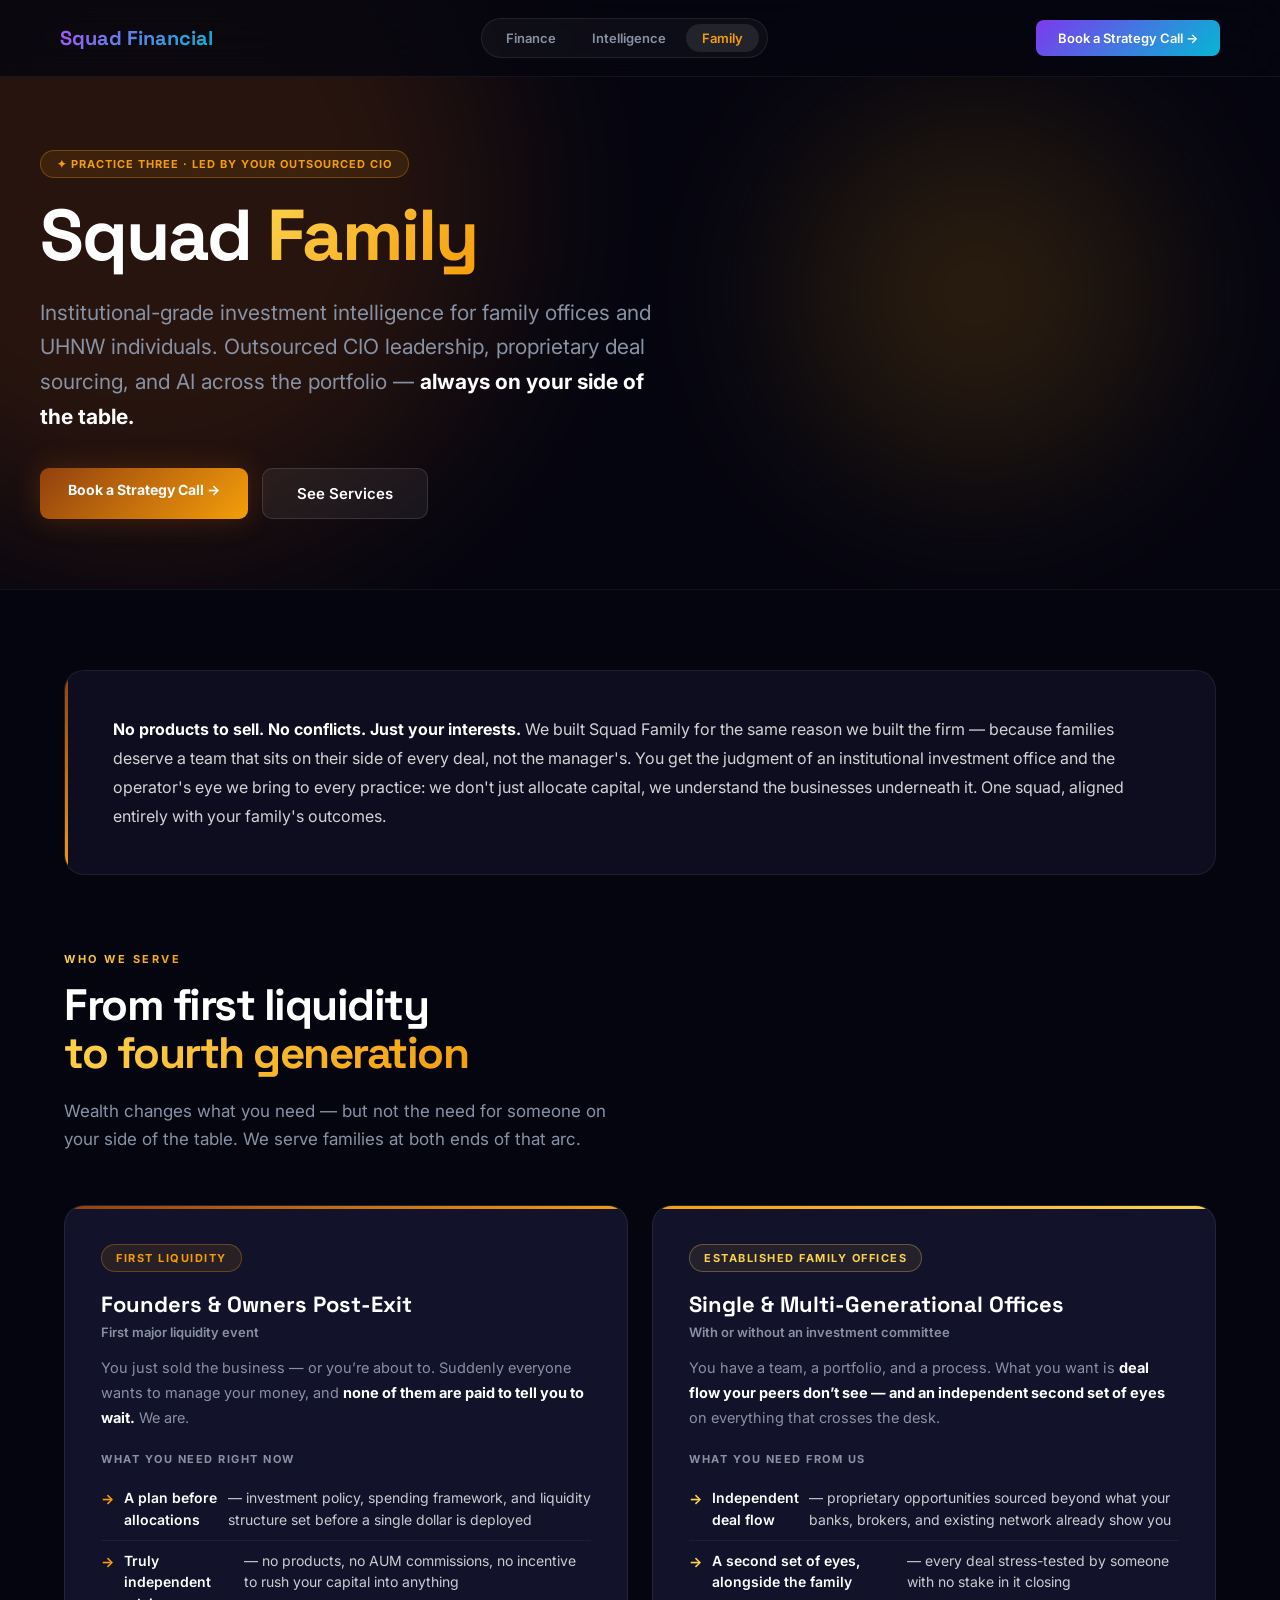
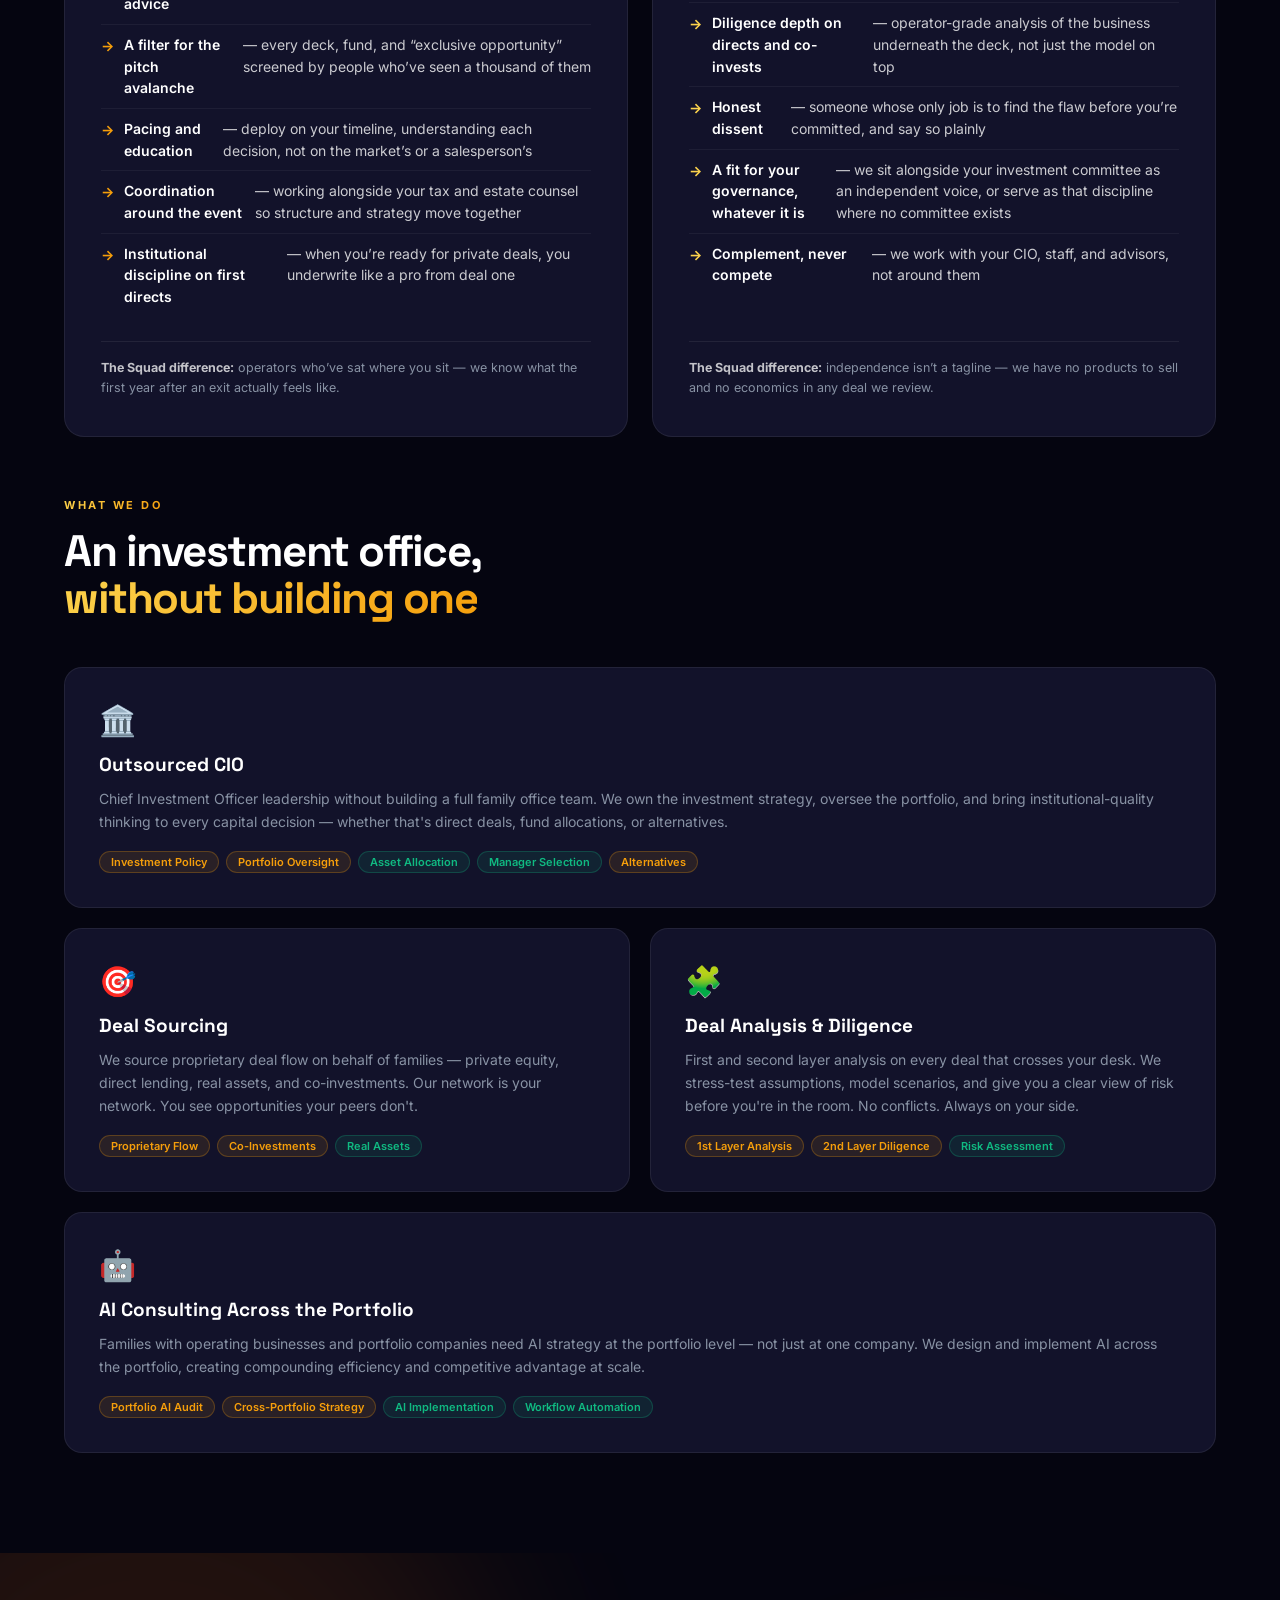
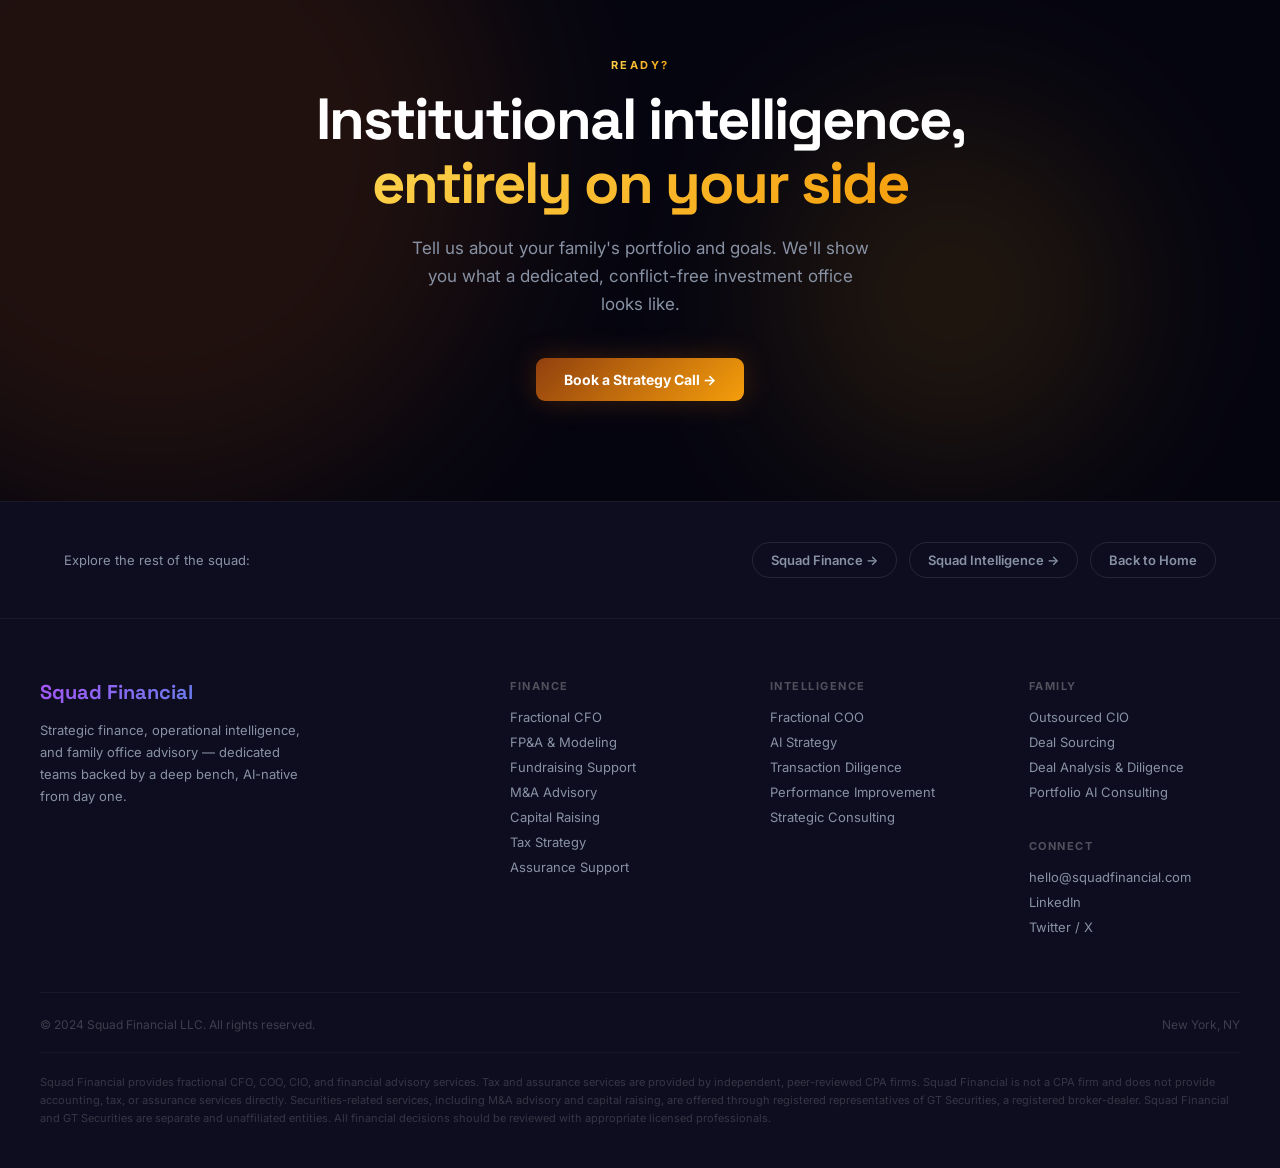
==== commit 88294300: "Add files via upload" ====
--- a/family.html
+++ b/family.html
@@ -45,6 +45,55 @@
     </div>
   </section>
 
+
+  <!-- WHO WE SERVE -->
+  <section id="who" class="div-section-fam">
+    <div class="section-inner" style="padding-top:72px;padding-bottom:0;">
+      <div class="reveal">
+        <span class="section-label fam">Who We Serve</span>
+        <h2 class="section-title" style="font-size:clamp(28px,3.5vw,44px);">From first liquidity<br/><span class="grad-text-fam">to fourth generation</span></h2>
+        <p class="section-sub" style="margin-top:16px;">Wealth changes what you need &mdash; but not the need for someone on your side of the table. We serve families at both ends of that arc.</p>
+      </div>
+      <div class="client-split">
+
+        <div class="client-col seg-fam-a reveal">
+          <span class="client-pill p-fam">First Liquidity</span>
+          <h3>Founders &amp; Owners Post-Exit</h3>
+          <div class="client-range">First major liquidity event</div>
+          <p>You just sold the business &mdash; or you&rsquo;re about to. Suddenly everyone wants to manage your money, and <strong>none of them are paid to tell you to wait.</strong> We are.</p>
+          <div class="needs-label">What you need right now</div>
+          <ul class="needs-list">
+            <li><strong>A plan before allocations</strong> &mdash; investment policy, spending framework, and liquidity structure set before a single dollar is deployed</li>
+            <li><strong>Truly independent advice</strong> &mdash; no products, no AUM commissions, no incentive to rush your capital into anything</li>
+            <li><strong>A filter for the pitch avalanche</strong> &mdash; every deck, fund, and &ldquo;exclusive opportunity&rdquo; screened by people who&rsquo;ve seen a thousand of them</li>
+            <li><strong>Pacing and education</strong> &mdash; deploy on your timeline, understanding each decision, not on the market&rsquo;s or a salesperson&rsquo;s</li>
+            <li><strong>Coordination around the event</strong> &mdash; working alongside your tax and estate counsel so structure and strategy move together</li>
+            <li><strong>Institutional discipline on first directs</strong> &mdash; when you&rsquo;re ready for private deals, you underwrite like a pro from deal one</li>
+          </ul>
+          <div class="client-footnote"><strong>The Squad difference:</strong> operators who&rsquo;ve sat where you sit &mdash; we know what the first year after an exit actually feels like.</div>
+        </div>
+
+        <div class="client-col seg-fam-b reveal">
+          <span class="client-pill p-famc">Established Family Offices</span>
+          <h3>Single &amp; Multi-Generational Offices</h3>
+          <div class="client-range">With or without an investment committee</div>
+          <p>You have a team, a portfolio, and a process. What you want is <strong>deal flow your peers don&rsquo;t see &mdash; and an independent second set of eyes</strong> on everything that crosses the desk.</p>
+          <div class="needs-label">What you need from us</div>
+          <ul class="needs-list">
+            <li><strong>Independent deal flow</strong> &mdash; proprietary opportunities sourced beyond what your banks, brokers, and existing network already show you</li>
+            <li><strong>A second set of eyes, alongside the family</strong> &mdash; every deal stress-tested by someone with no stake in it closing</li>
+            <li><strong>Diligence depth on directs and co-invests</strong> &mdash; operator-grade analysis of the business underneath the deck, not just the model on top</li>
+            <li><strong>Honest dissent</strong> &mdash; someone whose only job is to find the flaw before you&rsquo;re committed, and say so plainly</li>
+            <li><strong>A fit for your governance, whatever it is</strong> &mdash; we sit alongside your investment committee as an independent voice, or serve as that discipline where no committee exists</li>
+            <li><strong>Complement, never compete</strong> &mdash; we work with your CIO, staff, and advisors, not around them</li>
+          </ul>
+          <div class="client-footnote"><strong>The Squad difference:</strong> independence isn&rsquo;t a tagline &mdash; we have no products to sell and no economics in any deal we review.</div>
+        </div>
+
+      </div>
+    </div>
+  </section>
+
   <!-- SERVICES -->
   <section id="services" class="div-section-fam">
     <div class="section-inner" style="padding-top:56px;">
--- a/styles.css
+++ b/styles.css
@@ -301,3 +301,42 @@
       .value-grid{grid-template-columns:1fr;}
       .practice-story{padding:32px 28px;}
     }
+
+    /* ===== Who We Serve — client segment split ===== */
+    .client-split{display:grid;grid-template-columns:1fr 1fr;gap:24px;margin-top:52px;align-items:stretch;}
+    .client-col{background:var(--dark-3);border:1px solid rgba(255,255,255,0.07);border-radius:20px;padding:38px 36px;position:relative;overflow:hidden;display:flex;flex-direction:column;transition:border-color 0.3s,transform 0.3s;}
+    .client-col:hover{transform:translateY(-3px);}
+    .client-col::before{content:'';position:absolute;top:0;left:0;right:0;height:3px;}
+    .client-col.seg-fin-a::before{background:var(--f-grad);}
+    .client-col.seg-fin-a:hover{border-color:rgba(124,58,237,0.4);}
+    .client-col.seg-fin-b::before{background:linear-gradient(135deg,#06B6D4 0%,#7C3AED 100%);}
+    .client-col.seg-fin-b:hover{border-color:rgba(6,182,212,0.4);}
+    .client-col.seg-fam-a::before{background:var(--fam-grad);}
+    .client-col.seg-fam-a:hover{border-color:rgba(245,158,11,0.4);}
+    .client-col.seg-fam-b::before{background:linear-gradient(135deg,#F59E0B 0%,#FCD34D 100%);}
+    .client-col.seg-fam-b:hover{border-color:rgba(252,211,77,0.4);}
+    .client-pill{display:inline-block;align-self:flex-start;font-size:11px;font-weight:700;letter-spacing:1.5px;text-transform:uppercase;border-radius:100px;padding:6px 14px;margin-bottom:18px;}
+    .client-pill.p-fin{background:rgba(124,58,237,0.12);border:1px solid rgba(124,58,237,0.3);color:var(--f-light);}
+    .client-pill.p-finc{background:rgba(6,182,212,0.1);border:1px solid rgba(6,182,212,0.3);color:var(--f-accent);}
+    .client-pill.p-fam{background:rgba(245,158,11,0.1);border:1px solid rgba(245,158,11,0.3);color:var(--fam-light);}
+    .client-pill.p-famc{background:rgba(252,211,77,0.08);border:1px solid rgba(252,211,77,0.3);color:#FCD34D;}
+    .client-col h3{font-family:'Space Grotesk',sans-serif;font-size:22px;font-weight:700;margin-bottom:6px;}
+    .client-col .client-range{font-size:13px;font-weight:600;color:var(--gray);margin-bottom:16px;}
+    .client-col > p{color:var(--gray);font-size:14.5px;line-height:1.7;margin-bottom:22px;}
+    .client-col > p strong{color:var(--white);}
+    .needs-label{font-size:11px;font-weight:700;letter-spacing:1.5px;text-transform:uppercase;color:var(--gray);margin-bottom:12px;}
+    .needs-list{list-style:none;margin:0 0 24px;padding:0;flex:1;}
+    .needs-list li{display:flex;align-items:flex-start;gap:10px;padding:9px 0;border-bottom:1px solid rgba(255,255,255,0.05);color:rgba(255,255,255,0.78);font-size:14px;line-height:1.55;}
+    .needs-list li:last-child{border-bottom:none;}
+    .needs-list li::before{content:'→';font-weight:700;flex-shrink:0;margin-top:1px;}
+    .seg-fin-a .needs-list li::before{color:var(--f-light);}
+    .seg-fin-b .needs-list li::before{color:var(--f-accent);}
+    .seg-fam-a .needs-list li::before{color:var(--fam-light);}
+    .seg-fam-b .needs-list li::before{color:#FCD34D;}
+    .needs-list li strong{color:var(--white);font-weight:600;}
+    .client-footnote{font-size:12.5px;color:var(--gray);line-height:1.6;border-top:1px solid rgba(255,255,255,0.07);padding-top:16px;margin-top:auto;}
+    .client-footnote strong{color:rgba(255,255,255,0.75);}
+    @media(max-width:960px){
+      .client-split{grid-template-columns:1fr;}
+      .client-col{padding:30px 26px;}
+    }
